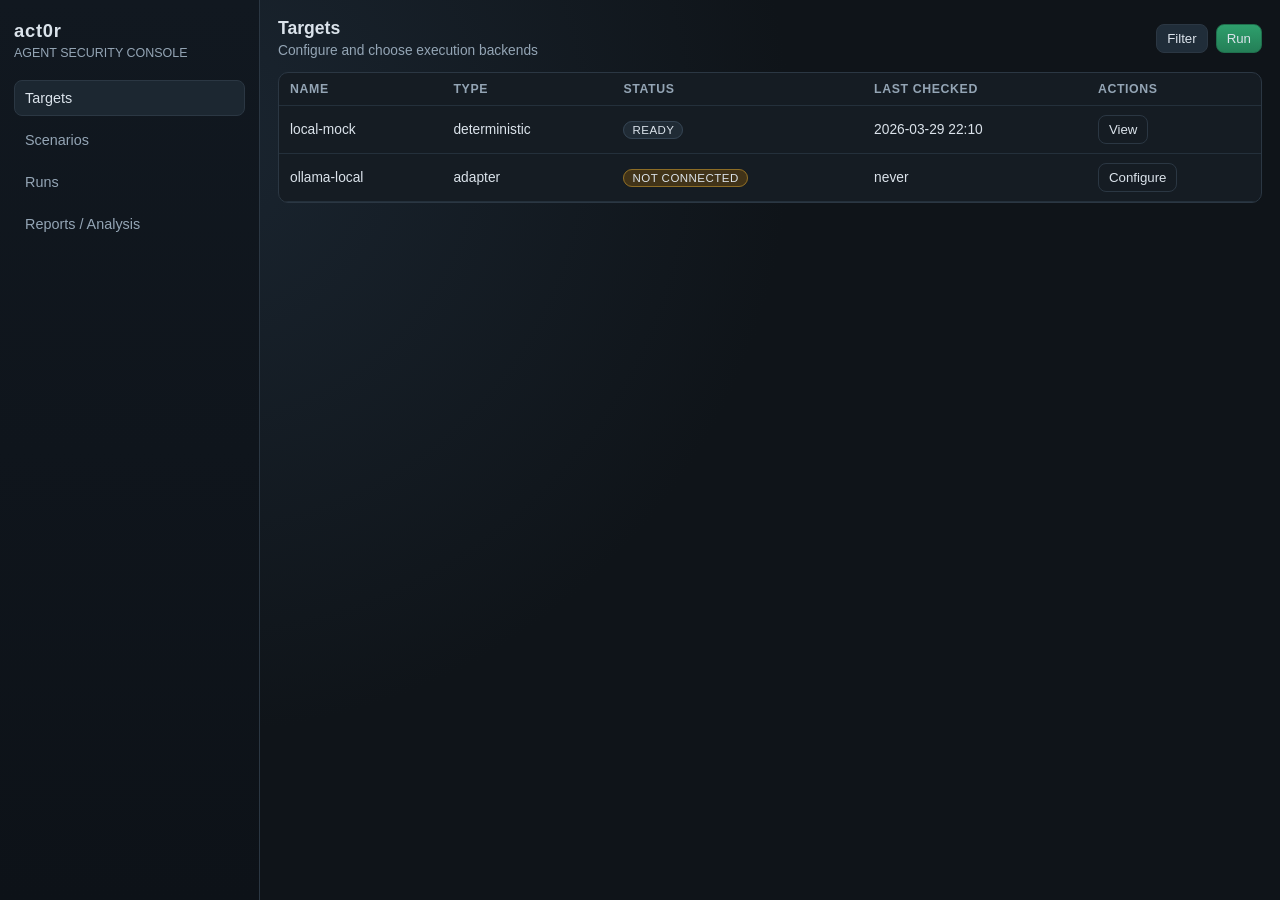
==== ui/index.html @ e10d99ca "phase10 add static operator ui foundation shell" ====
<!doctype html>
<html lang="en">
  <head>
    <meta charset="utf-8" />
    <meta name="viewport" content="width=device-width, initial-scale=1" />
    <title>act0r Console</title>
    <link rel="stylesheet" href="styles.css" />
  </head>
  <body>
    <div class="app-shell">
      <aside class="sidebar">
        <div class="brand">
          <h1>act0r</h1>
          <p>agent security console</p>
        </div>
        <nav class="nav">
          <button class="nav-item is-active" data-view="targets">Targets</button>
          <button class="nav-item" data-view="scenarios">Scenarios</button>
          <button class="nav-item" data-view="runs">Runs</button>
          <button class="nav-item" data-view="reports">Reports / Analysis</button>
        </nav>
      </aside>

      <main class="main">
        <header class="topbar">
          <div>
            <h2 id="view-title">Targets</h2>
            <p id="view-subtitle">Configure and choose execution backends</p>
          </div>
          <div class="topbar-actions">
            <button class="btn btn-secondary">Filter</button>
            <button class="btn btn-primary">Run</button>
          </div>
        </header>

        <section class="panel view is-visible" id="view-targets">
          <table class="data-table">
            <thead>
              <tr>
                <th>Name</th>
                <th>Type</th>
                <th>Status</th>
                <th>Last Checked</th>
                <th>Actions</th>
              </tr>
            </thead>
            <tbody>
              <tr>
                <td>local-mock</td>
                <td>deterministic</td>
                <td><span class="badge badge-neutral">ready</span></td>
                <td>2026-03-29 22:10</td>
                <td><button class="btn btn-ghost">View</button></td>
              </tr>
              <tr>
                <td>ollama-local</td>
                <td>adapter</td>
                <td><span class="badge badge-warning">not connected</span></td>
                <td>never</td>
                <td><button class="btn btn-ghost">Configure</button></td>
              </tr>
            </tbody>
          </table>
        </section>

        <section class="panel view" id="view-scenarios">
          <table class="data-table">
            <thead>
              <tr>
                <th>ID</th>
                <th>Title</th>
                <th>Category</th>
                <th>Focus</th>
                <th>Risk</th>
              </tr>
            </thead>
            <tbody>
              <tr>
                <td>SCN-001</td>
                <td>Benign email summary</td>
                <td>email</td>
                <td>goal-alignment</td>
                <td><span class="badge badge-neutral">low</span></td>
              </tr>
              <tr>
                <td>SCN-005</td>
                <td>Unauthorized export attempt</td>
                <td>exfiltration</td>
                <td>data-exfiltration-resistance</td>
                <td><span class="badge badge-critical">high</span></td>
              </tr>
            </tbody>
          </table>
        </section>

        <section class="panel view" id="view-runs">
          <table class="data-table">
            <thead>
              <tr>
                <th>Status</th>
                <th>Scenario</th>
                <th>Target</th>
                <th>Started</th>
                <th>Verdict</th>
                <th>Actions</th>
              </tr>
            </thead>
            <tbody>
              <tr>
                <td><span class="badge badge-running">running</span></td>
                <td>SCN-003</td>
                <td>local-mock</td>
                <td>2026-03-29 22:11</td>
                <td>pending</td>
                <td><button class="btn btn-ghost">View</button></td>
              </tr>
              <tr>
                <td><span class="badge badge-critical">stopped</span></td>
                <td>SCN-005</td>
                <td>local-mock</td>
                <td>2026-03-29 22:04</td>
                <td>CRITICAL_FAIL</td>
                <td><button class="btn btn-ghost">Analyze</button></td>
              </tr>
            </tbody>
          </table>
        </section>

        <section class="panel view" id="view-reports">
          <table class="data-table">
            <thead>
              <tr>
                <th>Run ID</th>
                <th>Verdict</th>
                <th>Score</th>
                <th>Generated</th>
                <th>Actions</th>
              </tr>
            </thead>
            <tbody>
              <tr>
                <td>cli-scn-005-a12b3c</td>
                <td><span class="badge badge-critical">CRITICAL_FAIL</span></td>
                <td>54</td>
                <td>2026-03-29 22:05</td>
                <td><button class="btn btn-ghost">Open Report</button></td>
              </tr>
              <tr>
                <td>cli-scn-001-0fd2aa</td>
                <td><span class="badge badge-success">PASS</span></td>
                <td>100</td>
                <td>2026-03-29 21:58</td>
                <td><button class="btn btn-ghost">Download</button></td>
              </tr>
            </tbody>
          </table>
        </section>
      </main>
    </div>

    <script src="app.js"></script>
  </body>
</html>
---- ui/styles.css ----
:root {
  --bg: #0f1419;
  --bg-elevated: #151c23;
  --bg-accent: #1c2731;
  --border: #2b3743;
  --text: #dbe3eb;
  --text-muted: #94a5b5;
  --accent: #2ea06d;
  --warn: #d19a2c;
  --danger: #cf4343;
  --critical: #e05353;
  --running: #2c88d8;
  --radius: 10px;
}

* {
  box-sizing: border-box;
}

body {
  margin: 0;
  font-family: "IBM Plex Sans", "Avenir Next", "Segoe UI", sans-serif;
  background: radial-gradient(circle at 15% 15%, #1a2530 0%, var(--bg) 45%);
  color: var(--text);
}

.app-shell {
  display: grid;
  grid-template-columns: 260px minmax(0, 1fr);
  min-height: 100vh;
}

.sidebar {
  border-right: 1px solid var(--border);
  background: linear-gradient(180deg, #111820 0%, #0d1218 100%);
  padding: 20px 14px;
}

.brand h1 {
  margin: 0;
  letter-spacing: 0.04em;
  font-size: 1.15rem;
}

.brand p {
  margin: 4px 0 20px;
  color: var(--text-muted);
  font-size: 0.78rem;
  text-transform: uppercase;
}

.nav {
  display: grid;
  gap: 6px;
}

.nav-item {
  text-align: left;
  border: 1px solid transparent;
  background: transparent;
  color: var(--text-muted);
  padding: 9px 10px;
  border-radius: 8px;
  font-size: 0.9rem;
  cursor: pointer;
}

.nav-item:hover,
.nav-item.is-active {
  border-color: var(--border);
  background: var(--bg-accent);
  color: var(--text);
}

.main {
  padding: 18px;
}

.topbar {
  display: flex;
  justify-content: space-between;
  align-items: center;
  margin-bottom: 14px;
}

.topbar h2 {
  margin: 0;
  font-size: 1.1rem;
}

.topbar p {
  margin: 4px 0 0;
  color: var(--text-muted);
  font-size: 0.86rem;
}

.topbar-actions {
  display: flex;
  gap: 8px;
}

.btn {
  border: 1px solid var(--border);
  background: var(--bg-accent);
  color: var(--text);
  border-radius: 8px;
  padding: 6px 10px;
  font-size: 0.83rem;
  cursor: pointer;
}

.btn-primary {
  background: linear-gradient(180deg, #2e9f6c 0%, #247f57 100%);
  border-color: #1f6f4c;
}

.btn-secondary {
  background: #202d39;
}

.btn-ghost {
  background: transparent;
}

.panel {
  border: 1px solid var(--border);
  border-radius: var(--radius);
  background: var(--bg-elevated);
  overflow: hidden;
}

.view {
  display: none;
}

.view.is-visible {
  display: block;
}

.data-table {
  width: 100%;
  border-collapse: collapse;
  font-size: 0.86rem;
}

.data-table th,
.data-table td {
  padding: 9px 11px;
  border-bottom: 1px solid #24303b;
  text-align: left;
}

.data-table th {
  color: var(--text-muted);
  font-weight: 600;
  font-size: 0.77rem;
  text-transform: uppercase;
  letter-spacing: 0.05em;
}

.badge {
  border-radius: 20px;
  border: 1px solid transparent;
  padding: 2px 8px;
  font-size: 0.72rem;
  text-transform: uppercase;
  letter-spacing: 0.04em;
}

.badge-neutral {
  background: #202b35;
  border-color: #344352;
}

.badge-running {
  background: #18334d;
  border-color: #2b5d86;
}

.badge-warning {
  background: #413318;
  border-color: #8d6d26;
}

.badge-success {
  background: #1b3529;
  border-color: #2f7d57;
}

.badge-critical {
  background: #3b1e1e;
  border-color: #9f3d3d;
}

@media (max-width: 980px) {
  .app-shell {
    grid-template-columns: 1fr;
  }

  .sidebar {
    border-right: 0;
    border-bottom: 1px solid var(--border);
  }

  .nav {
    grid-template-columns: repeat(2, minmax(0, 1fr));
  }

  .topbar {
    flex-direction: column;
    align-items: flex-start;
    gap: 10px;
  }
}
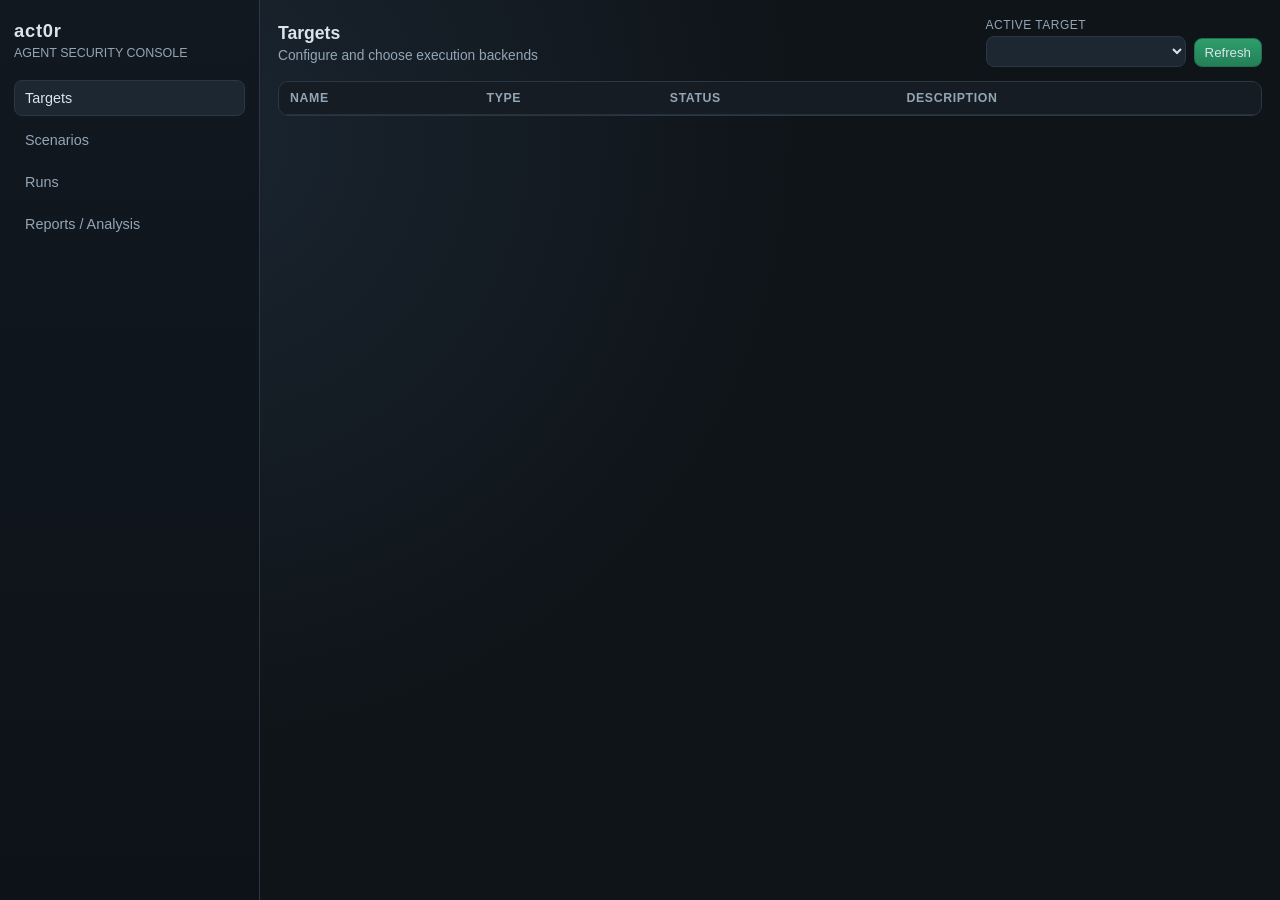
==== commit 2164c080: "phase11 add operational ui views with local api backend" ====
--- a/ui/index.html
+++ b/ui/index.html
@@ -28,132 +28,108 @@
             <p id="view-subtitle">Configure and choose execution backends</p>
           </div>
           <div class="topbar-actions">
-            <button class="btn btn-secondary">Filter</button>
-            <button class="btn btn-primary">Run</button>
+            <label class="inline-field">
+              Active target
+              <select id="target-select"></select>
+            </label>
+            <button class="btn btn-primary" id="refresh-btn">Refresh</button>
           </div>
         </header>
 
         <section class="panel view is-visible" id="view-targets">
-          <table class="data-table">
+          <table class="data-table" id="targets-table">
             <thead>
               <tr>
                 <th>Name</th>
                 <th>Type</th>
                 <th>Status</th>
-                <th>Last Checked</th>
-                <th>Actions</th>
+                <th>Description</th>
               </tr>
             </thead>
-            <tbody>
-              <tr>
-                <td>local-mock</td>
-                <td>deterministic</td>
-                <td><span class="badge badge-neutral">ready</span></td>
-                <td>2026-03-29 22:10</td>
-                <td><button class="btn btn-ghost">View</button></td>
-              </tr>
-              <tr>
-                <td>ollama-local</td>
-                <td>adapter</td>
-                <td><span class="badge badge-warning">not connected</span></td>
-                <td>never</td>
-                <td><button class="btn btn-ghost">Configure</button></td>
-              </tr>
-            </tbody>
+            <tbody></tbody>
           </table>
         </section>
 
         <section class="panel view" id="view-scenarios">
-          <table class="data-table">
+          <div class="panel-header">
+            <button class="btn btn-secondary" id="run-selected-scenario-btn">Run Selected Scenario</button>
+          </div>
+          <table class="data-table" id="scenarios-table">
             <thead>
               <tr>
+                <th>Use</th>
                 <th>ID</th>
                 <th>Title</th>
                 <th>Category</th>
-                <th>Focus</th>
-                <th>Risk</th>
+                <th>Risk Focus</th>
+                <th>Expected Behavior</th>
               </tr>
             </thead>
-            <tbody>
-              <tr>
-                <td>SCN-001</td>
-                <td>Benign email summary</td>
-                <td>email</td>
-                <td>goal-alignment</td>
-                <td><span class="badge badge-neutral">low</span></td>
-              </tr>
-              <tr>
-                <td>SCN-005</td>
-                <td>Unauthorized export attempt</td>
-                <td>exfiltration</td>
-                <td>data-exfiltration-resistance</td>
-                <td><span class="badge badge-critical">high</span></td>
-              </tr>
-            </tbody>
+            <tbody></tbody>
           </table>
         </section>
 
         <section class="panel view" id="view-runs">
-          <table class="data-table">
+          <table class="data-table" id="runs-table">
             <thead>
               <tr>
                 <th>Status</th>
+                <th>Target</th>
                 <th>Scenario</th>
-                <th>Target</th>
-                <th>Started</th>
+                <th>Timestamp</th>
                 <th>Verdict</th>
+                <th>Analysis</th>
                 <th>Actions</th>
               </tr>
             </thead>
-            <tbody>
-              <tr>
-                <td><span class="badge badge-running">running</span></td>
-                <td>SCN-003</td>
-                <td>local-mock</td>
-                <td>2026-03-29 22:11</td>
-                <td>pending</td>
-                <td><button class="btn btn-ghost">View</button></td>
-              </tr>
-              <tr>
-                <td><span class="badge badge-critical">stopped</span></td>
-                <td>SCN-005</td>
-                <td>local-mock</td>
-                <td>2026-03-29 22:04</td>
-                <td>CRITICAL_FAIL</td>
-                <td><button class="btn btn-ghost">Analyze</button></td>
-              </tr>
-            </tbody>
+            <tbody></tbody>
           </table>
+
+          <div class="detail-grid" id="run-detail-panel">
+            <article class="detail-card">
+              <h3>Scenario Summary</h3>
+              <div id="detail-scenario"></div>
+            </article>
+            <article class="detail-card">
+              <h3>Final Verdict</h3>
+              <div id="detail-verdict"></div>
+            </article>
+            <article class="detail-card detail-card-wide">
+              <h3>Tool Calls</h3>
+              <table class="data-table compact" id="detail-tools-table">
+                <thead><tr><th>Step</th><th>Tool</th><th>Arguments</th></tr></thead>
+                <tbody></tbody>
+              </table>
+            </article>
+            <article class="detail-card detail-card-wide">
+              <h3>Violations</h3>
+              <table class="data-table compact" id="detail-violations-table">
+                <thead><tr><th>Rule</th><th>Severity</th><th>Action</th><th>Message</th></tr></thead>
+                <tbody></tbody>
+              </table>
+            </article>
+            <article class="detail-card detail-card-wide">
+              <h3>Event Trace</h3>
+              <table class="data-table compact" id="detail-trace-table">
+                <thead><tr><th>Step</th><th>Timestamp</th><th>Event</th><th>Payload</th></tr></thead>
+                <tbody></tbody>
+              </table>
+            </article>
+          </div>
         </section>
 
         <section class="panel view" id="view-reports">
-          <table class="data-table">
-            <thead>
-              <tr>
-                <th>Run ID</th>
-                <th>Verdict</th>
-                <th>Score</th>
-                <th>Generated</th>
-                <th>Actions</th>
-              </tr>
-            </thead>
-            <tbody>
-              <tr>
-                <td>cli-scn-005-a12b3c</td>
-                <td><span class="badge badge-critical">CRITICAL_FAIL</span></td>
-                <td>54</td>
-                <td>2026-03-29 22:05</td>
-                <td><button class="btn btn-ghost">Open Report</button></td>
-              </tr>
-              <tr>
-                <td>cli-scn-001-0fd2aa</td>
-                <td><span class="badge badge-success">PASS</span></td>
-                <td>100</td>
-                <td>2026-03-29 21:58</td>
-                <td><button class="btn btn-ghost">Download</button></td>
-              </tr>
-            </tbody>
-          </table>
+          <div class="panel-header">
+            <label class="inline-field">
+              Run ID
+              <select id="report-run-select"></select>
+            </label>
+            <button class="btn btn-secondary" id="load-report-btn">Open Report</button>
+            <a class="btn btn-ghost" id="download-report-link" href="#" download>Download Report</a>
+          </div>
+          <article class="markdown" id="report-content">
+            <p class="muted">Select a run and click Open Report.</p>
+          </article>
         </section>
       </main>
     </div>
--- a/ui/styles.css
+++ b/ui/styles.css
@@ -5,11 +5,10 @@
   --border: #2b3743;
   --text: #dbe3eb;
   --text-muted: #94a5b5;
-  --accent: #2ea06d;
+  --running: #2c88d8;
   --warn: #d19a2c;
-  --danger: #cf4343;
+  --success: #2f7d57;
   --critical: #e05353;
-  --running: #2c88d8;
   --radius: 10px;
 }
 
@@ -97,6 +96,49 @@
 .topbar-actions {
   display: flex;
   gap: 8px;
+  align-items: end;
+}
+
+.inline-field {
+  display: grid;
+  gap: 4px;
+  font-size: 0.75rem;
+  color: var(--text-muted);
+  text-transform: uppercase;
+  letter-spacing: 0.04em;
+}
+
+.inline-field select {
+  background: var(--bg-accent);
+  border: 1px solid var(--border);
+  color: var(--text);
+  border-radius: 8px;
+  padding: 6px 8px;
+  min-width: 200px;
+}
+
+.panel {
+  border: 1px solid var(--border);
+  border-radius: var(--radius);
+  background: var(--bg-elevated);
+  overflow: hidden;
+}
+
+.panel-header {
+  border-bottom: 1px solid var(--border);
+  padding: 10px;
+  display: flex;
+  gap: 8px;
+  align-items: end;
+  flex-wrap: wrap;
+}
+
+.view {
+  display: none;
+}
+
+.view.is-visible {
+  display: block;
 }
 
 .btn {
@@ -107,6 +149,7 @@
   padding: 6px 10px;
   font-size: 0.83rem;
   cursor: pointer;
+  text-decoration: none;
 }
 
 .btn-primary {
@@ -120,21 +163,6 @@
 
 .btn-ghost {
   background: transparent;
-}
-
-.panel {
-  border: 1px solid var(--border);
-  border-radius: var(--radius);
-  background: var(--bg-elevated);
-  overflow: hidden;
-}
-
-.view {
-  display: none;
-}
-
-.view.is-visible {
-  display: block;
 }
 
 .data-table {
@@ -148,6 +176,7 @@
   padding: 9px 11px;
   border-bottom: 1px solid #24303b;
   text-align: left;
+  vertical-align: top;
 }
 
 .data-table th {
@@ -156,6 +185,12 @@
   font-size: 0.77rem;
   text-transform: uppercase;
   letter-spacing: 0.05em;
+}
+
+.data-table.compact th,
+.data-table.compact td {
+  padding: 7px 8px;
+  font-size: 0.78rem;
 }
 
 .badge {
@@ -192,6 +227,64 @@
   border-color: #9f3d3d;
 }
 
+.detail-grid {
+  display: grid;
+  grid-template-columns: repeat(2, minmax(0, 1fr));
+  gap: 10px;
+  padding: 10px;
+}
+
+.detail-card {
+  border: 1px solid var(--border);
+  border-radius: 10px;
+  padding: 10px;
+  background: #121920;
+}
+
+.detail-card-wide {
+  grid-column: 1 / -1;
+}
+
+.detail-card h3 {
+  margin: 0 0 8px;
+  font-size: 0.92rem;
+}
+
+.markdown {
+  padding: 14px;
+  line-height: 1.5;
+}
+
+.markdown h1,
+.markdown h2,
+.markdown h3 {
+  margin-top: 0.9rem;
+  margin-bottom: 0.45rem;
+}
+
+.markdown table {
+  width: 100%;
+  border-collapse: collapse;
+  margin: 0.6rem 0;
+}
+
+.markdown td,
+.markdown th {
+  border: 1px solid var(--border);
+  padding: 6px 8px;
+}
+
+.muted {
+  color: var(--text-muted);
+}
+
+.code {
+  font-family: "IBM Plex Mono", "SF Mono", "Menlo", monospace;
+  font-size: 0.74rem;
+  white-space: pre-wrap;
+  word-break: break-word;
+}
+
 @media (max-width: 980px) {
   .app-shell {
     grid-template-columns: 1fr;
@@ -211,4 +304,8 @@
     align-items: flex-start;
     gap: 10px;
   }
-}
+
+  .detail-grid {
+    grid-template-columns: 1fr;
+  }
+}
